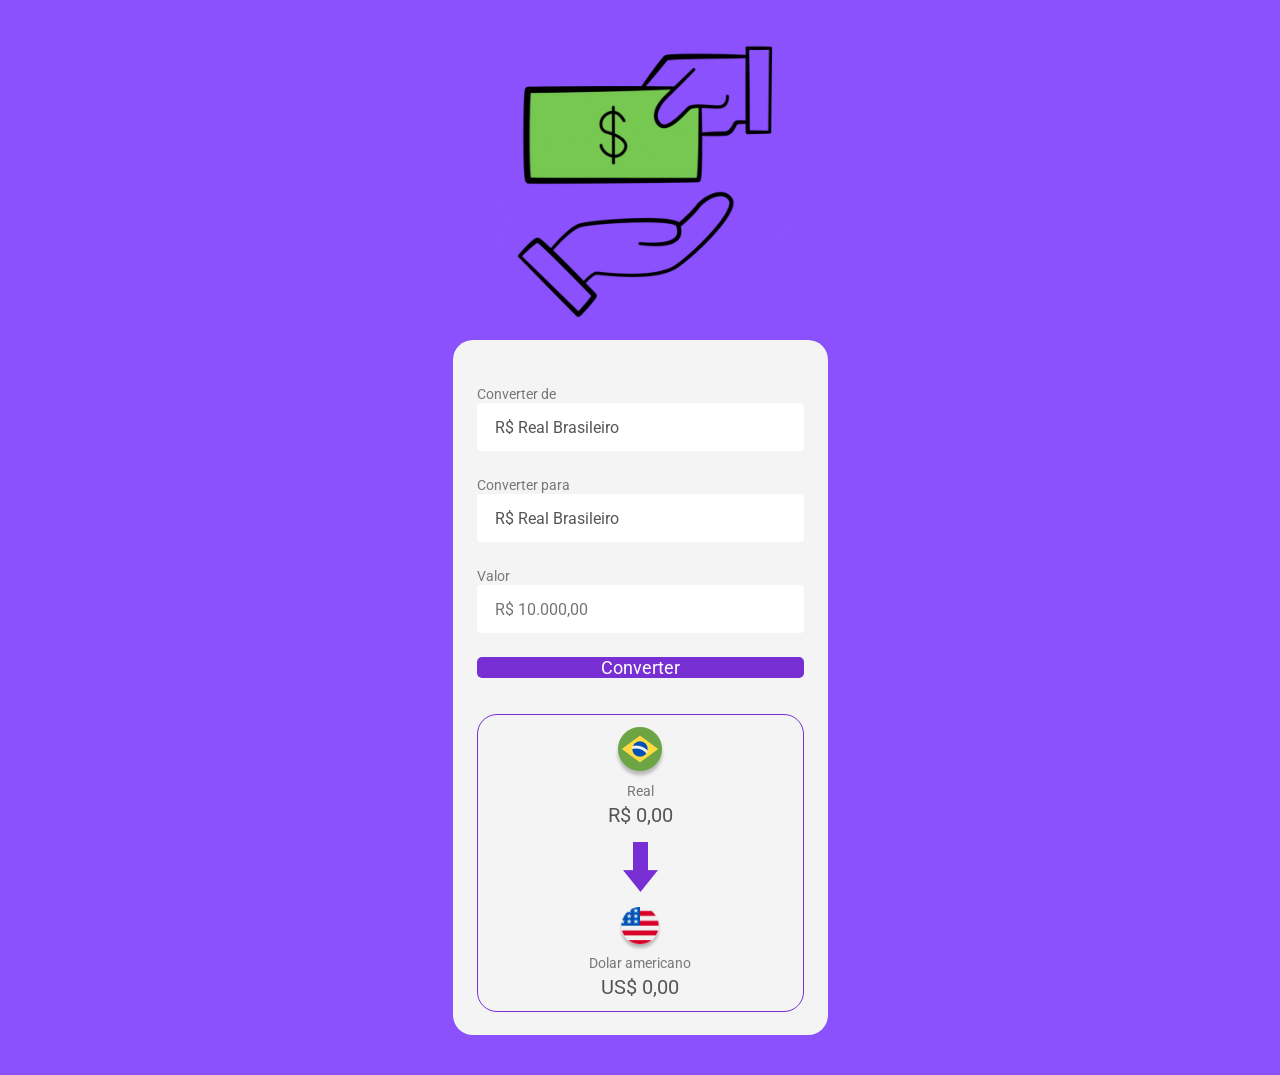
==== JAVA SCRIPT/index.html @ 6bcf1603 "Primeiro projeto JS" ====
<!DOCTYPE html>
<html lang="pt-br">
<head>
    <meta charset="UTF-8">
    <meta name="viewport" content="width=device-width, initial-scale=1.0">
   <link rel="preconnect" href="https://fonts.googleapis.com">
    <link rel="preconnect" href="https://fonts.gstatic.com" crossorigin>
    <link href="https://fonts.googleapis.com/css2?family=Roboto&display=swap" rel="stylesheet">
    <link rel="stylesheet" href="./style.css">
    <title>dev club convert money</title>
</head>
<body>
    <img class="logo" src="./assets/logo.gif" alt="logo-devclub-convert-money">

    <main>
        <label>
            Converter <b>de</b>
            <select>
                <option value="brasil"> R$ Real Brasileiro</option>
        
            </select>
        </label>

        <label>
            Converter <b>para</b>
            <select class="currency-select">
                <option value="brasil"> R$ Real Brasileiro</option>
                <option value="dolar">US$ Dolar Americano</option>
                <option value="Euro">€ Euro</option>
                <option value="Libra"> £ Libra </option>
                <option value="Bitcoin">₿ Bitcoin</option>
                <option value="DES">DES</option>
                
            </select>
        </label>

        <label>
            Valor
            <input class="input-currency" placeholder="R$ 10.000,00">
        </label>

            <button class="convert-button">Converter</button>

        <section>
            <div class="currency-box">
                <img src="./assets/brasil.png" alt="logo-moeda-a-converter">
                <p class="currency">Real</p>
                <p class="currency-value-to-convert">R$ 0,00</p>
            </div>

            <img class="arrow-img" src="./assets/Vector.png" alt="seta">

            <div class="currency-box">
                <img class="currency-img" src="./assets/usa.png" alt="logo-moeda-convertida">
                <p class="currency" id="currency-name">Dolar americano</p>
                <p class="currency-value">US$ 0,00</p>
            </div>
        </section>
    </main>

    <script src="./scripts.js"></script>

</body>
</html>
---- JAVA SCRIPT/style.css ----
*{
    margin: 0;
    padding: 0;
    box-sizing: border-box;
    font-family: "Roboto", sans-serif;
    font-weight: 400;
    outline: none;
}

body {
    background-color: #8A51FC;
}

.logo {
    width: 300px;
    display: block;
    margin: 20px auto;
}

main {
    width: 375px;
    background: #F4F4F4;
    border-radius: 20px;
    margin: 0 auto 40px;
    padding: 44px 24px 23px;
}

label {
    color: #777777;
    font-weight: 400px;
    font-size: 14px;
}

select, input {
    background: #FFFFFF;
    border: 1px;
    border-radius: 4px;
    height: 48px;
    width: 100%;
    margin-bottom: 24px;
    appearance: none;
    padding-left: 18px;
    font-weight: 700px;
    font-size: 16px;
    color: #555555;
    cursor: pointer;
}

button {
    background: #772FD3;
    border-radius: 5px;
    width: 100%;
    border: none;
    color: #FFFFFF;
    font-size: 18px;
    font-weight: 700px;
}

button:hover{
    opacity: 0.8;
}

button:active{
    opacity: 0.6;
}

section {
    border: 1px solid #772FD3;
    border-radius: 20px;
    margin-top: 36px;
    padding: 12px;
    display: flex;
    flex-direction: column;
    align-items: center;
}

.arrow-img {
    margin: 15px 0;
}

.currency-box {
    display: flex;
    flex-direction: column;
    align-items: center;
    gap: 4px;
}

.currency {
    color: #777777;
    font-size: 14px;
}

.currency-value, .currency-value-to-convert {
    color: #555555;
    font-weight: 700px;
    font-size: 20px;

}

.currency-img {
    width: 44px;
    height: 44px;
    object-fit: contain;
}
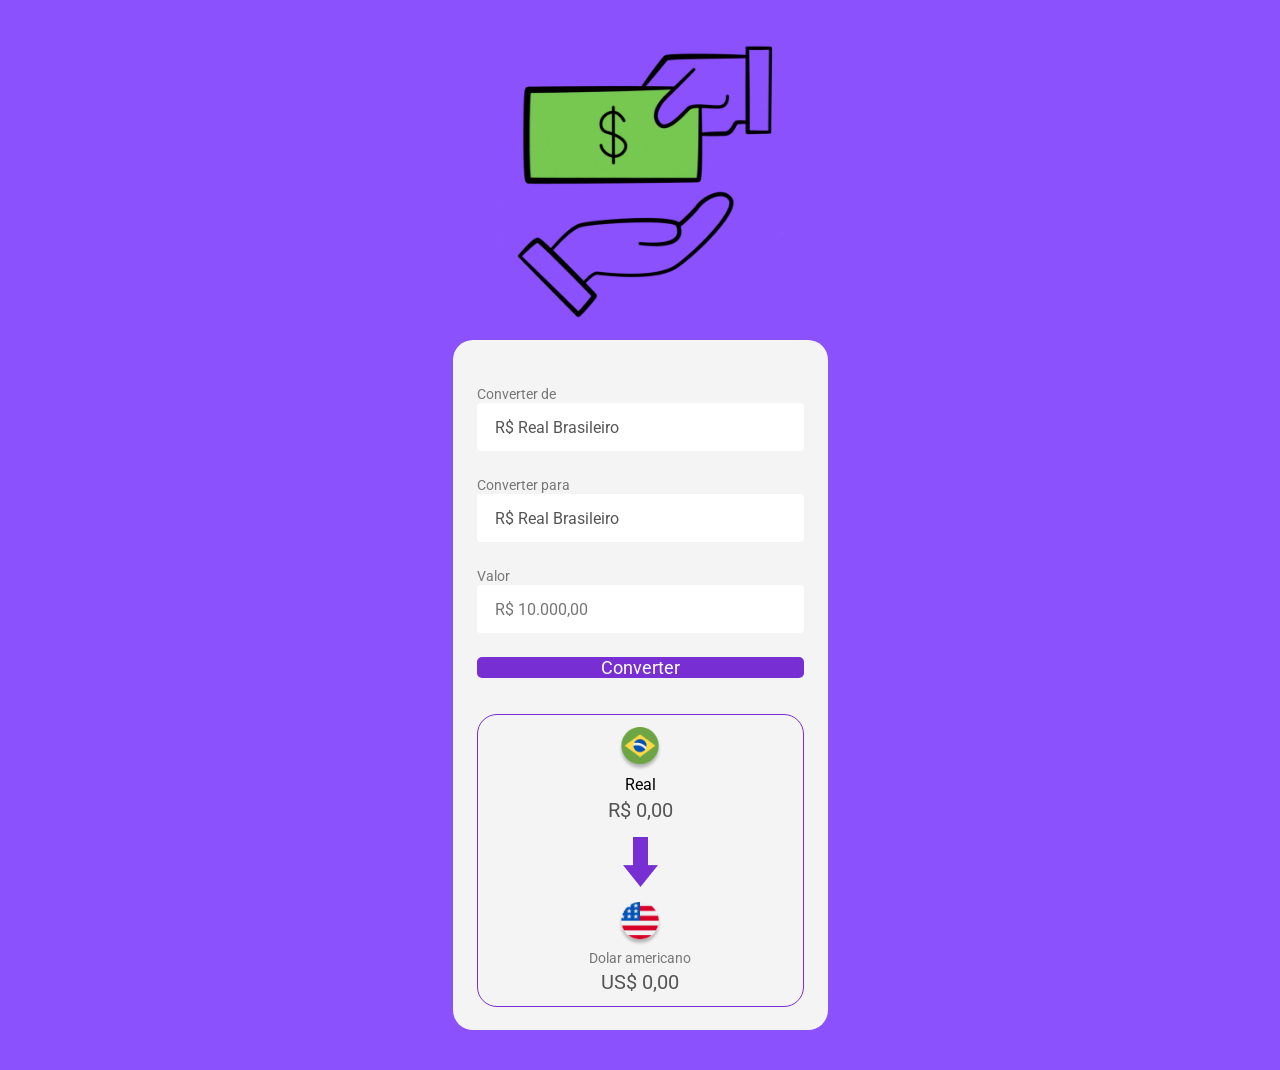
==== commit b74ce296: "Atualiza conversor de moedas" ====
--- a/JAVA SCRIPT/index.html
+++ b/JAVA SCRIPT/index.html
@@ -15,8 +15,13 @@
     <main>
         <label>
             Converter <b>de</b>
-            <select>
+            <select class="currency-select-from">
                 <option value="brasil"> R$ Real Brasileiro</option>
+                <option value="dolar">US$ Dólar americano</option>
+                <option value="Euro">€ Euro</option>
+                <option value="Libra">£ Libra</option>
+                <option value="Bitcoin">₿ Bitcoin</option>
+                <option value="DES">DES</option>
         
             </select>
         </label>
@@ -43,8 +48,8 @@
 
         <section>
             <div class="currency-box">
-                <img src="./assets/brasil.png" alt="logo-moeda-a-converter">
-                <p class="currency">Real</p>
+                <img class="currency-img-to-convert" src="./assets/brasil.png" alt="logo-moeda-a-converter">
+                <p class="currency-name-to-convert">Real</p>
                 <p class="currency-value-to-convert">R$ 0,00</p>
             </div>
 
--- a/JAVA SCRIPT/style.css
+++ b/JAVA SCRIPT/style.css
@@ -97,7 +97,7 @@
 
 }
 
-.currency-img {
+.currency-img, .currency-img-to-convert {
     width: 44px;
     height: 44px;
     object-fit: contain;
